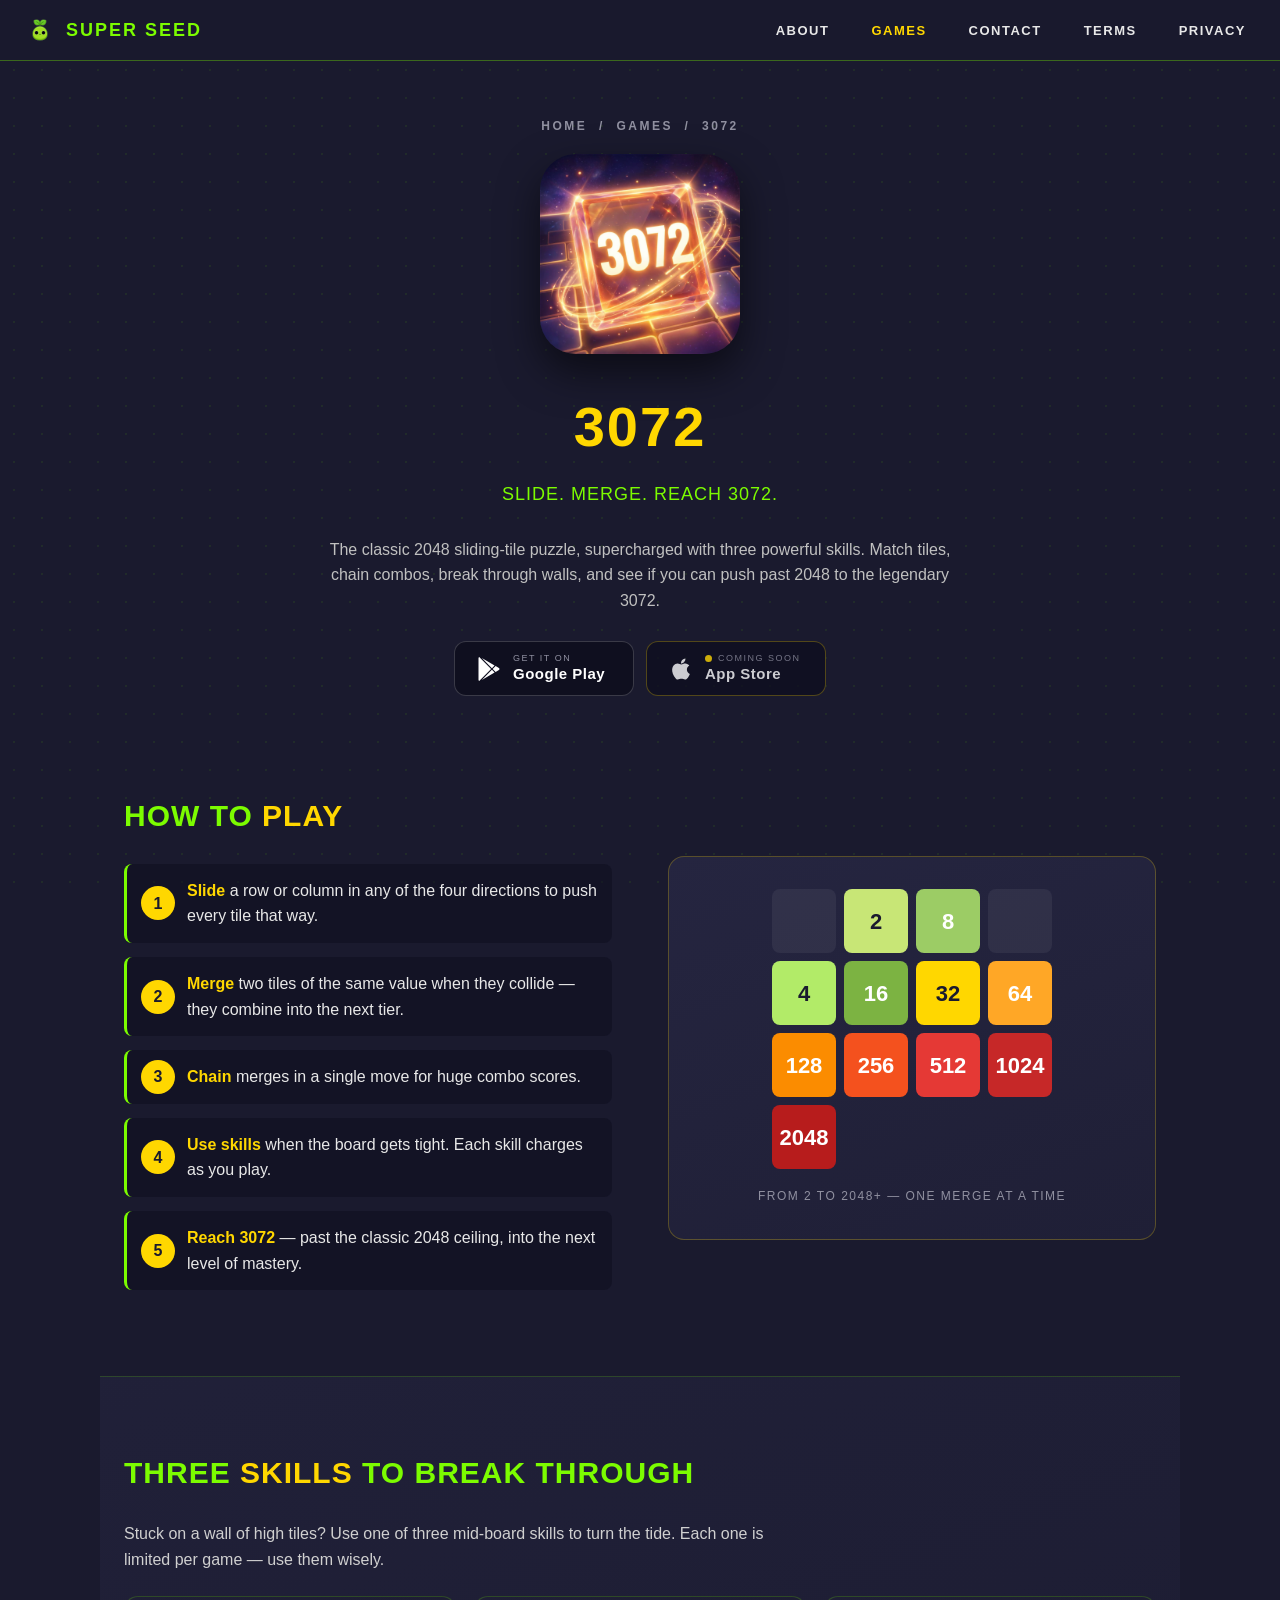
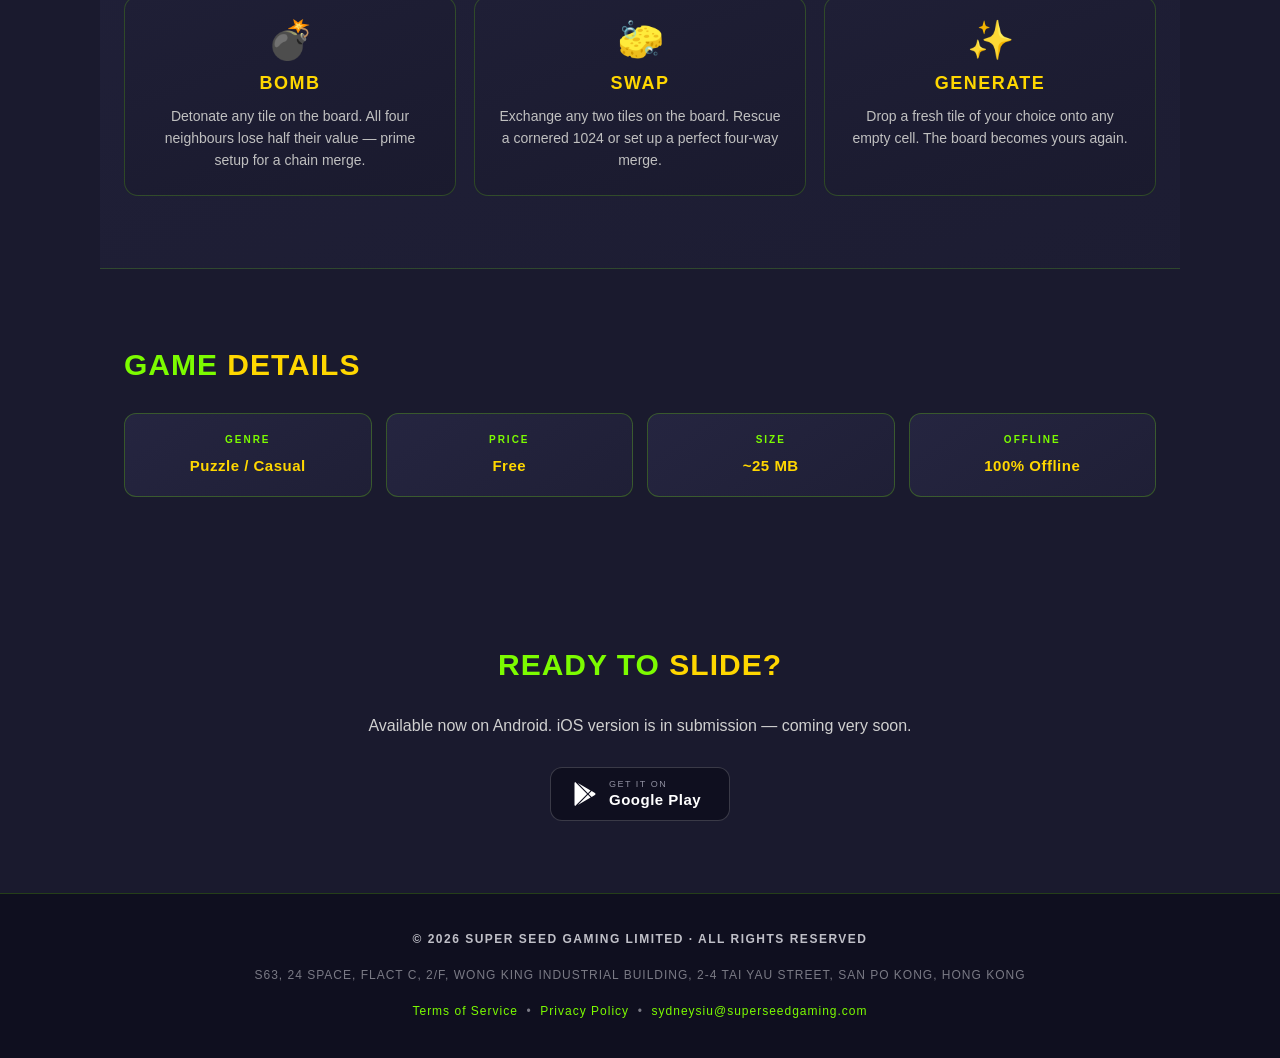
==== 3072.html @ b59db785 "Add files via upload" ====
<!DOCTYPE html>
<html lang="en">
<head>
<meta charset="UTF-8">
<meta name="viewport" content="width=device-width, initial-scale=1.0">
<title>3072 — Super Seed Gaming</title>
<style>
  * { box-sizing: border-box; margin: 0; padding: 0; }
  html { scroll-behavior: smooth; }
  body {
    font-family: -apple-system, BlinkMacSystemFont, "Segoe UI", Roboto,
                 "Helvetica Neue", Arial, sans-serif;
    background: #1a1a2e;
    color: #e8e8e8;
    line-height: 1.6;
    overflow-x: hidden;
  }
  body::before {
    content: '';
    position: fixed;
    top: 0; left: 0;
    width: 100%; height: 100%;
    background-image: radial-gradient(rgba(124, 252, 0, 0.08) 1px, transparent 1px);
    background-size: 28px 28px;
    pointer-events: none;
    z-index: 0;
  }

  /* ----- Nav (shared) ----- */
  nav {
    position: sticky; top: 0;
    background: rgba(26, 26, 46, 0.92);
    border-bottom: 1px solid rgba(124, 252, 0, 0.35);
    padding: 14px 24px;
    display: flex; justify-content: space-between; align-items: center;
    z-index: 100;
    backdrop-filter: blur(10px); -webkit-backdrop-filter: blur(10px);
  }
  nav .brand {
    display: flex; align-items: center; gap: 10px;
    font-weight: 800; font-size: 18px; color: #7CFC00;
    letter-spacing: 2px;
    text-decoration: none;
  }
  nav .brand .nav-logo { height: 32px; width: 32px; object-fit: contain; }
  nav ul { list-style: none; display: flex; gap: 22px; }
  nav ul li a {
    color: #e8e8e8; text-decoration: none;
    font-size: 13px; font-weight: 600; letter-spacing: 1.5px;
    padding: 6px 10px; border-radius: 6px;
    transition: background 0.15s, color 0.15s;
  }
  nav ul li a:hover { background: rgba(255, 215, 0, 0.12); color: #FFD700; }
  nav ul li a.active { color: #FFD700; }

  section {
    max-width: 1080px; margin: 0 auto;
    padding: 72px 24px;
    position: relative; z-index: 1;
  }
  section h2 {
    font-size: 30px; color: #7CFC00;
    margin-bottom: 24px; letter-spacing: 1px; font-weight: 800;
  }
  section h2 .accent { color: #FFD700; }
  section p {
    margin-bottom: 16px; font-size: 16px; color: #d0d0d0;
  }

  /* ----- Hero (game) ----- */
  #game-hero {
    text-align: center;
    padding-top: 56px;
    padding-bottom: 24px;
  }
  #game-hero .crumb {
    font-size: 12px; letter-spacing: 2.5px;
    color: #9090a0; font-weight: 600;
    margin-bottom: 18px;
  }
  #game-hero .crumb a {
    color: #9090a0; text-decoration: none;
  }
  #game-hero .crumb a:hover { color: #FFD700; }
  #game-hero .game-icon {
    width: 200px; height: 200px;
    object-fit: contain; border-radius: 36px;
    box-shadow: 0 18px 40px rgba(0, 0, 0, 0.55);
    margin: 0 auto 28px;
    display: block;
  }
  #game-hero h1 {
    font-size: 56px; letter-spacing: 2px;
    color: #ffffff; margin-bottom: 8px; font-weight: 800;
  }
  #game-hero h1 .highlight { color: #FFD700; }
  #game-hero .tagline {
    font-size: 18px; color: #7CFC00;
    letter-spacing: 1px; margin-bottom: 28px; font-weight: 500;
  }
  #game-hero .lede {
    max-width: 640px; margin: 0 auto 28px; font-size: 16px; color: #c0c0c0;
  }
  .store-buttons { display: flex; gap: 12px; justify-content: center; flex-wrap: wrap; }
  .store-btn {
    display: inline-flex; align-items: center; gap: 10px;
    padding: 12px 20px;
    background: #0f0f1f;
    border: 1px solid rgba(255, 255, 255, 0.18);
    border-radius: 12px;
    color: #ffffff; text-decoration: none;
    font-weight: 700; font-size: 13px; letter-spacing: 1.2px;
    transition: background 0.15s, border-color 0.15s, transform 0.12s;
    cursor: pointer;
    min-width: 180px;
    text-align: left;
  }
  .store-btn:hover {
    background: #252540; border-color: #7CFC00; transform: translateY(-2px);
  }
  .store-btn .icon-svg { width: 28px; height: 28px; flex-shrink: 0; }
  .store-btn .label { display: block; font-size: 9px; color: #9090a0;
    letter-spacing: 1.5px; font-weight: 500; line-height: 1; margin-bottom: 3px; }
  .store-btn .name { display: block; font-size: 15px; font-weight: 700;
    letter-spacing: 0.5px; line-height: 1.1; }
  .store-btn .col { display: flex; flex-direction: column; line-height: 1.1; }
  .store-btn.coming-soon { opacity: 0.78; border-color: rgba(255, 215, 0, 0.35); }
  .store-btn.coming-soon:hover { border-color: #FFD700; }
  .store-btn .pulse-dot {
    display: inline-block;
    width: 7px; height: 7px;
    background: #FFD700;
    border-radius: 50%;
    margin-right: 6px;
    animation: pulse 1.5s ease-in-out infinite;
    vertical-align: middle;
  }
  @keyframes pulse {
    0%, 100% { opacity: 1; transform: scale(1); }
    50%      { opacity: 0.4; transform: scale(1.4); }
  }

  /* ----- Features ----- */
  #features {
    background: linear-gradient(160deg, rgba(37, 37, 64, 0.6) 0%, rgba(31, 31, 54, 0.6) 100%);
    border-top: 1px solid rgba(124, 252, 0, 0.18);
    border-bottom: 1px solid rgba(124, 252, 0, 0.18);
  }
  .feature-grid {
    display: grid; grid-template-columns: 1fr; gap: 18px; margin-top: 24px;
  }
  @media (min-width: 720px) {
    .feature-grid { grid-template-columns: 1fr 1fr 1fr; }
  }
  .feature-card {
    background: linear-gradient(160deg, #1f1f36, #1a1a2e);
    border: 1px solid rgba(124, 252, 0, 0.2);
    border-radius: 14px;
    padding: 24px 22px;
    text-align: center;
  }
  .feature-card .ico {
    font-size: 38px; line-height: 1;
    margin-bottom: 10px;
  }
  .feature-card h3 {
    color: #FFD700; font-size: 18px; letter-spacing: 1.5px;
    font-weight: 800; margin-bottom: 8px;
  }
  .feature-card p { font-size: 14px; color: #c0c0c0; line-height: 1.55; margin: 0; }

  /* ----- How to play ----- */
  #how-to {
    display: grid; grid-template-columns: 1fr; gap: 32px;
    align-items: center;
  }
  @media (min-width: 760px) {
    #how-to { grid-template-columns: 1fr 1fr; gap: 56px; }
  }
  #how-to .steps { list-style: none; counter-reset: stp; }
  #how-to .steps li {
    counter-increment: stp;
    padding: 14px 14px 14px 60px;
    margin-bottom: 14px;
    background: rgba(15, 15, 31, 0.55);
    border-left: 3px solid #7CFC00;
    border-radius: 8px;
    position: relative;
  }
  #how-to .steps li::before {
    content: counter(stp);
    position: absolute; left: 14px; top: 50%;
    transform: translateY(-50%);
    width: 34px; height: 34px;
    background: #FFD700;
    color: #1a1a2e;
    border-radius: 50%;
    display: flex; align-items: center; justify-content: center;
    font-weight: 800; font-size: 16px;
  }
  #how-to .steps li strong { color: #FFD700; }
  #how-to .illust {
    background: linear-gradient(160deg, #252540, #1f1f36);
    border: 1px solid rgba(255, 215, 0, 0.25);
    border-radius: 16px;
    padding: 32px 24px;
    text-align: center;
  }
  #how-to .illust .grid {
    display: grid;
    grid-template-columns: repeat(4, 1fr);
    gap: 8px;
    max-width: 280px;
    margin: 0 auto 18px;
  }
  #how-to .illust .grid .cell {
    aspect-ratio: 1 / 1;
    border-radius: 8px;
    display: flex; align-items: center; justify-content: center;
    font-weight: 800; font-size: 22px;
    color: #1a1a2e;
  }
  #how-to .illust .grid .c2  { background: #c8e676; }
  #how-to .illust .grid .c4  { background: #b2eb68; }
  #how-to .illust .grid .c8  { background: #9ccc65; color: #fff; }
  #how-to .illust .grid .c16 { background: #7CB342; color: #fff; }
  #how-to .illust .grid .c32 { background: #FFD700; }
  #how-to .illust .grid .c64 { background: #FFA726; color: #fff; }
  #how-to .illust .grid .c128 { background: #FB8C00; color: #fff; }
  #how-to .illust .grid .c256 { background: #F4511E; color: #fff; }
  #how-to .illust .grid .c512 { background: #E53935; color: #fff; }
  #how-to .illust .grid .c1024 { background: #C62828; color: #fff; }
  #how-to .illust .grid .c2048 { background: #B71C1C; color: #fff; }
  #how-to .illust .grid .empty { background: rgba(255, 255, 255, 0.06); }
  #how-to .illust .cap {
    font-size: 12px; color: #9090a0; letter-spacing: 1.5px;
  }

  /* ----- Specs ----- */
  #specs .spec-grid {
    display: grid; grid-template-columns: 1fr 1fr; gap: 14px;
    margin-top: 22px;
  }
  @media (min-width: 600px) {
    #specs .spec-grid { grid-template-columns: repeat(4, 1fr); }
  }
  #specs .spec {
    background: linear-gradient(145deg, #252540, #1f1f36);
    border: 1px solid rgba(124, 252, 0, 0.25);
    padding: 18px 14px;
    border-radius: 12px;
    text-align: center;
  }
  #specs .spec .lab {
    font-size: 10px; color: #7CFC00; letter-spacing: 2px;
    font-weight: 700; margin-bottom: 6px;
  }
  #specs .spec .val {
    font-size: 15px; color: #FFD700; font-weight: 700;
    letter-spacing: 0.5px;
  }

  /* ----- Final CTA ----- */
  #final-cta {
    text-align: center;
  }
  #final-cta p { margin-bottom: 28px; }

  /* ----- Modal (same as index) ----- */
  .modal-backdrop {
    position: fixed; inset: 0;
    background: rgba(8, 8, 18, 0.78);
    display: none; align-items: center; justify-content: center;
    z-index: 200;
    backdrop-filter: blur(4px); -webkit-backdrop-filter: blur(4px);
  }
  .modal-backdrop.open { display: flex; }
  .modal {
    background: linear-gradient(160deg, #252540 0%, #1f1f36 100%);
    border: 1px solid rgba(255, 215, 0, 0.4);
    border-radius: 16px; padding: 32px 28px;
    max-width: 420px; width: 90%; text-align: center;
    box-shadow: 0 24px 60px rgba(0, 0, 0, 0.55);
  }
  .modal .modal-icon { font-size: 44px; margin-bottom: 8px; }
  .modal h3 { color: #FFD700; font-size: 22px; margin-bottom: 12px; letter-spacing: 1px; }
  .modal p { color: #d0d0d0; font-size: 14px; line-height: 1.6; margin-bottom: 22px; }
  .modal p strong { color: #7CFC00; }
  .modal .modal-close {
    background: #7CFC00; color: #1a1a2e; border: none;
    padding: 10px 28px; border-radius: 8px;
    font-weight: 700; font-size: 13px; letter-spacing: 1.5px;
    cursor: pointer;
  }

  /* ----- Footer (shared) ----- */
  footer {
    text-align: center; padding: 36px 24px;
    background: #0f0f1f; color: #7a7a85;
    font-size: 12px; letter-spacing: 1px;
    border-top: 1px solid rgba(124, 252, 0, 0.2);
    position: relative; z-index: 1;
  }
  footer .company { color: #c0c0c8; font-weight: 700; letter-spacing: 1.5px; }
  footer a { color: #7CFC00; text-decoration: none; }
  footer a:hover { color: #FFD700; }
  footer .footer-meta { margin-top: 14px; line-height: 1.85; }

  @media (max-width: 640px) {
    #game-hero h1 { font-size: 40px; }
    #game-hero .game-icon { width: 160px; height: 160px; }
    nav ul { gap: 8px; }
    nav ul li a { font-size: 11px; padding: 4px 6px; letter-spacing: 1px; }
    nav .brand { font-size: 14px; letter-spacing: 1px; }
    nav .brand .nav-logo { height: 26px; width: 26px; }
    .store-buttons { flex-direction: column; align-items: center; }
    .store-btn { width: 100%; max-width: 280px; }
  }
</style>
</head>
<body>

<!-- =====================
     Navigation
     ===================== -->
<nav>
  <a href="index.html" class="brand">
    <img src="seed-logo-shield.png" alt="" class="nav-logo">
    SUPER SEED
  </a>
  <ul>
    <li><a href="index.html#about">ABOUT</a></li>
    <li><a href="index.html#games" class="active">GAMES</a></li>
    <li><a href="index.html#contact">CONTACT</a></li>
    <li><a href="terms-of-service.html">TERMS</a></li>
    <li><a href="privacy-policy.html">PRIVACY</a></li>
  </ul>
</nav>

<!-- =====================
     Game Hero
     ===================== -->
<section id="game-hero">
  <div class="crumb">
    <a href="index.html">HOME</a> &nbsp;/&nbsp;
    <a href="index.html#games">GAMES</a> &nbsp;/&nbsp; 3072
  </div>
  <img src="game-3072.png" alt="3072 app icon" class="game-icon">
  <h1><span class="highlight">3072</span></h1>
  <div class="tagline">SLIDE. MERGE. REACH <span class="highlight">3072</span>.</div>
  <p class="lede">
    The classic 2048 sliding-tile puzzle, supercharged with three powerful
    skills. Match tiles, chain combos, break through walls, and see if
    you can push past 2048 to the legendary 3072.
  </p>
  <div class="store-buttons">
    <a href="https://play.google.com/store/apps/details?id=com.sydneysiu.wkiat3072"
       class="store-btn"
       target="_blank" rel="noopener">
      <svg class="icon-svg" viewBox="0 0 24 24" fill="currentColor" xmlns="http://www.w3.org/2000/svg">
        <path d="M3.609 1.814L13.792 12 3.61 22.186a.996.996 0 0 1-.61-.92V2.734a1 1 0 0 1 .609-.92zm10.89 10.893l2.302 2.302-10.937 6.333 8.635-8.635zm3.199-3.198l2.807 1.626a1 1 0 0 1 0 1.73l-2.808 1.626L15.119 12l2.579-2.491zM5.864 2.658L16.802 8.99l-2.303 2.303L5.864 2.658z"/>
      </svg>
      <span class="col">
        <span class="label">GET IT ON</span>
        <span class="name">Google Play</span>
      </span>
    </a>
    <a href="#" class="store-btn coming-soon" data-game="3072" data-store="iOS App Store">
      <svg class="icon-svg" viewBox="0 0 24 24" fill="currentColor" xmlns="http://www.w3.org/2000/svg">
        <path d="M17.05 20.28c-.98.95-2.05.8-3.08.35-1.09-.46-2.09-.48-3.24 0-1.44.62-2.2.44-3.06-.35C2.79 15.25 3.51 7.59 9.05 7.31c1.35.07 2.29.74 3.08.8 1.18-.24 2.31-.93 3.57-.84 1.51.12 2.65.72 3.4 1.8-3.12 1.87-2.38 5.98.48 7.13-.57 1.5-1.31 2.99-2.54 4.09l.01-.01zM12.03 7.25c-.15-2.23 1.66-4.07 3.74-4.25.29 2.58-2.34 4.5-3.74 4.25z"/>
      </svg>
      <span class="col">
        <span class="label"><span class="pulse-dot"></span>COMING SOON</span>
        <span class="name">App Store</span>
      </span>
    </a>
  </div>
</section>

<!-- =====================
     How to play
     ===================== -->
<section id="how-to">
  <div>
    <h2>HOW TO <span class="accent">PLAY</span></h2>
    <ol class="steps">
      <li><strong>Slide</strong> a row or column in any of the four directions to push every tile that way.</li>
      <li><strong>Merge</strong> two tiles of the same value when they collide &mdash; they combine into the next tier.</li>
      <li><strong>Chain</strong> merges in a single move for huge combo scores.</li>
      <li><strong>Use skills</strong> when the board gets tight. Each skill charges as you play.</li>
      <li><strong>Reach 3072</strong> &mdash; past the classic 2048 ceiling, into the next level of mastery.</li>
    </ol>
  </div>
  <div class="illust">
    <div class="grid" aria-hidden="true">
      <div class="cell empty"></div>
      <div class="cell c2">2</div>
      <div class="cell c8">8</div>
      <div class="cell empty"></div>
      <div class="cell c4">4</div>
      <div class="cell c16">16</div>
      <div class="cell c32">32</div>
      <div class="cell c64">64</div>
      <div class="cell c128">128</div>
      <div class="cell c256">256</div>
      <div class="cell c512">512</div>
      <div class="cell c1024">1024</div>
      <div class="cell c2048">2048</div>
    </div>
    <div class="cap">FROM 2 TO 2048+ &mdash; ONE MERGE AT A TIME</div>
  </div>
</section>

<!-- =====================
     Features
     ===================== -->
<section id="features">
  <h2>THREE <span class="accent">SKILLS</span> TO BREAK THROUGH</h2>
  <p style="max-width: 660px; margin-bottom: 0;">
    Stuck on a wall of high tiles? Use one of three mid-board skills
    to turn the tide. Each one is limited per game &mdash; use them wisely.
  </p>
  <div class="feature-grid">
    <div class="feature-card">
      <div class="ico">&#x1F4A3;</div>
      <h3>BOMB</h3>
      <p>Detonate any tile on the board. All four neighbours lose half their value &mdash; prime setup for a chain merge.</p>
    </div>
    <div class="feature-card">
      <div class="ico">&#x1F9FD;</div>
      <h3>SWAP</h3>
      <p>Exchange any two tiles on the board. Rescue a cornered 1024 or set up a perfect four-way merge.</p>
    </div>
    <div class="feature-card">
      <div class="ico">&#x2728;</div>
      <h3>GENERATE</h3>
      <p>Drop a fresh tile of your choice onto any empty cell. The board becomes yours again.</p>
    </div>
  </div>
</section>

<!-- =====================
     Specs
     ===================== -->
<section id="specs">
  <h2>GAME <span class="accent">DETAILS</span></h2>
  <div class="spec-grid">
    <div class="spec">
      <div class="lab">GENRE</div>
      <div class="val">Puzzle / Casual</div>
    </div>
    <div class="spec">
      <div class="lab">PRICE</div>
      <div class="val">Free</div>
    </div>
    <div class="spec">
      <div class="lab">SIZE</div>
      <div class="val">~25 MB</div>
    </div>
    <div class="spec">
      <div class="lab">OFFLINE</div>
      <div class="val">100% Offline</div>
    </div>
  </div>
</section>

<!-- =====================
     Final CTA
     ===================== -->
<section id="final-cta">
  <h2>READY TO <span class="accent">SLIDE?</span></h2>
  <p>Available now on Android. iOS version is in submission &mdash; coming very soon.</p>
  <div class="store-buttons">
    <a href="https://play.google.com/store/apps/details?id=com.sydneysiu.wkiat3072"
       class="store-btn"
       target="_blank" rel="noopener">
      <svg class="icon-svg" viewBox="0 0 24 24" fill="currentColor" xmlns="http://www.w3.org/2000/svg">
        <path d="M3.609 1.814L13.792 12 3.61 22.186a.996.996 0 0 1-.61-.92V2.734a1 1 0 0 1 .609-.92zm10.89 10.893l2.302 2.302-10.937 6.333 8.635-8.635zm3.199-3.198l2.807 1.626a1 1 0 0 1 0 1.73l-2.808 1.626L15.119 12l2.579-2.491zM5.864 2.658L16.802 8.99l-2.303 2.303L5.864 2.658z"/>
      </svg>
      <span class="col">
        <span class="label">GET IT ON</span>
        <span class="name">Google Play</span>
      </span>
    </a>
  </div>
</section>

<!-- =====================
     Coming-soon modal
     ===================== -->
<div id="comingSoonModal" class="modal-backdrop" role="dialog" aria-modal="true">
  <div class="modal">
    <div class="modal-icon">&#x1F680;</div>
    <h3>COMING SOON</h3>
    <p>
      <span id="modal-game">This game</span> is not yet available on
      <span id="modal-store">this store</span>.
      We're submitting it to the store very soon. Stay tuned!
    </p>
    <button class="modal-close" type="button" onclick="closeModal()">GOT IT</button>
  </div>
</div>

<script>
  function openComingSoon(game, store) {
    document.getElementById('modal-game').textContent  = game;
    document.getElementById('modal-store').textContent = store;
    document.getElementById('comingSoonModal').classList.add('open');
  }
  function closeModal() {
    document.getElementById('comingSoonModal').classList.remove('open');
  }
  document.querySelectorAll('.store-btn.coming-soon').forEach(function (btn) {
    btn.addEventListener('click', function (e) {
      e.preventDefault();
      var game  = btn.getAttribute('data-game')  || 'This game';
      var store = btn.getAttribute('data-store') || 'this store';
      openComingSoon(game, store);
    });
  });
  document.getElementById('comingSoonModal').addEventListener('click', function (e) {
    if (e.target === this) closeModal();
  });
  document.addEventListener('keydown', function (e) {
    if (e.key === 'Escape') closeModal();
  });
</script>

<!-- =====================
     Footer
     ===================== -->
<footer>
  <p class="company">&copy; 2026 SUPER SEED GAMING LIMITED &middot; ALL RIGHTS RESERVED</p>
  <p class="footer-meta">
    S63, 24 SPACE, FLACT C, 2/F, WONG KING INDUSTRIAL BUILDING, 2-4 TAI YAU STREET, SAN PO KONG, HONG KONG
  </p>
  <p class="footer-meta">
    <a href="terms-of-service.html">Terms of Service</a>
    &nbsp;&bull;&nbsp;
    <a href="privacy-policy.html">Privacy Policy</a>
    &nbsp;&bull;&nbsp;
    <a href="mailto:sydneysiu@superseedgaming.com">sydneysiu@superseedgaming.com</a>
  </p>
</footer>

</body>
</html>
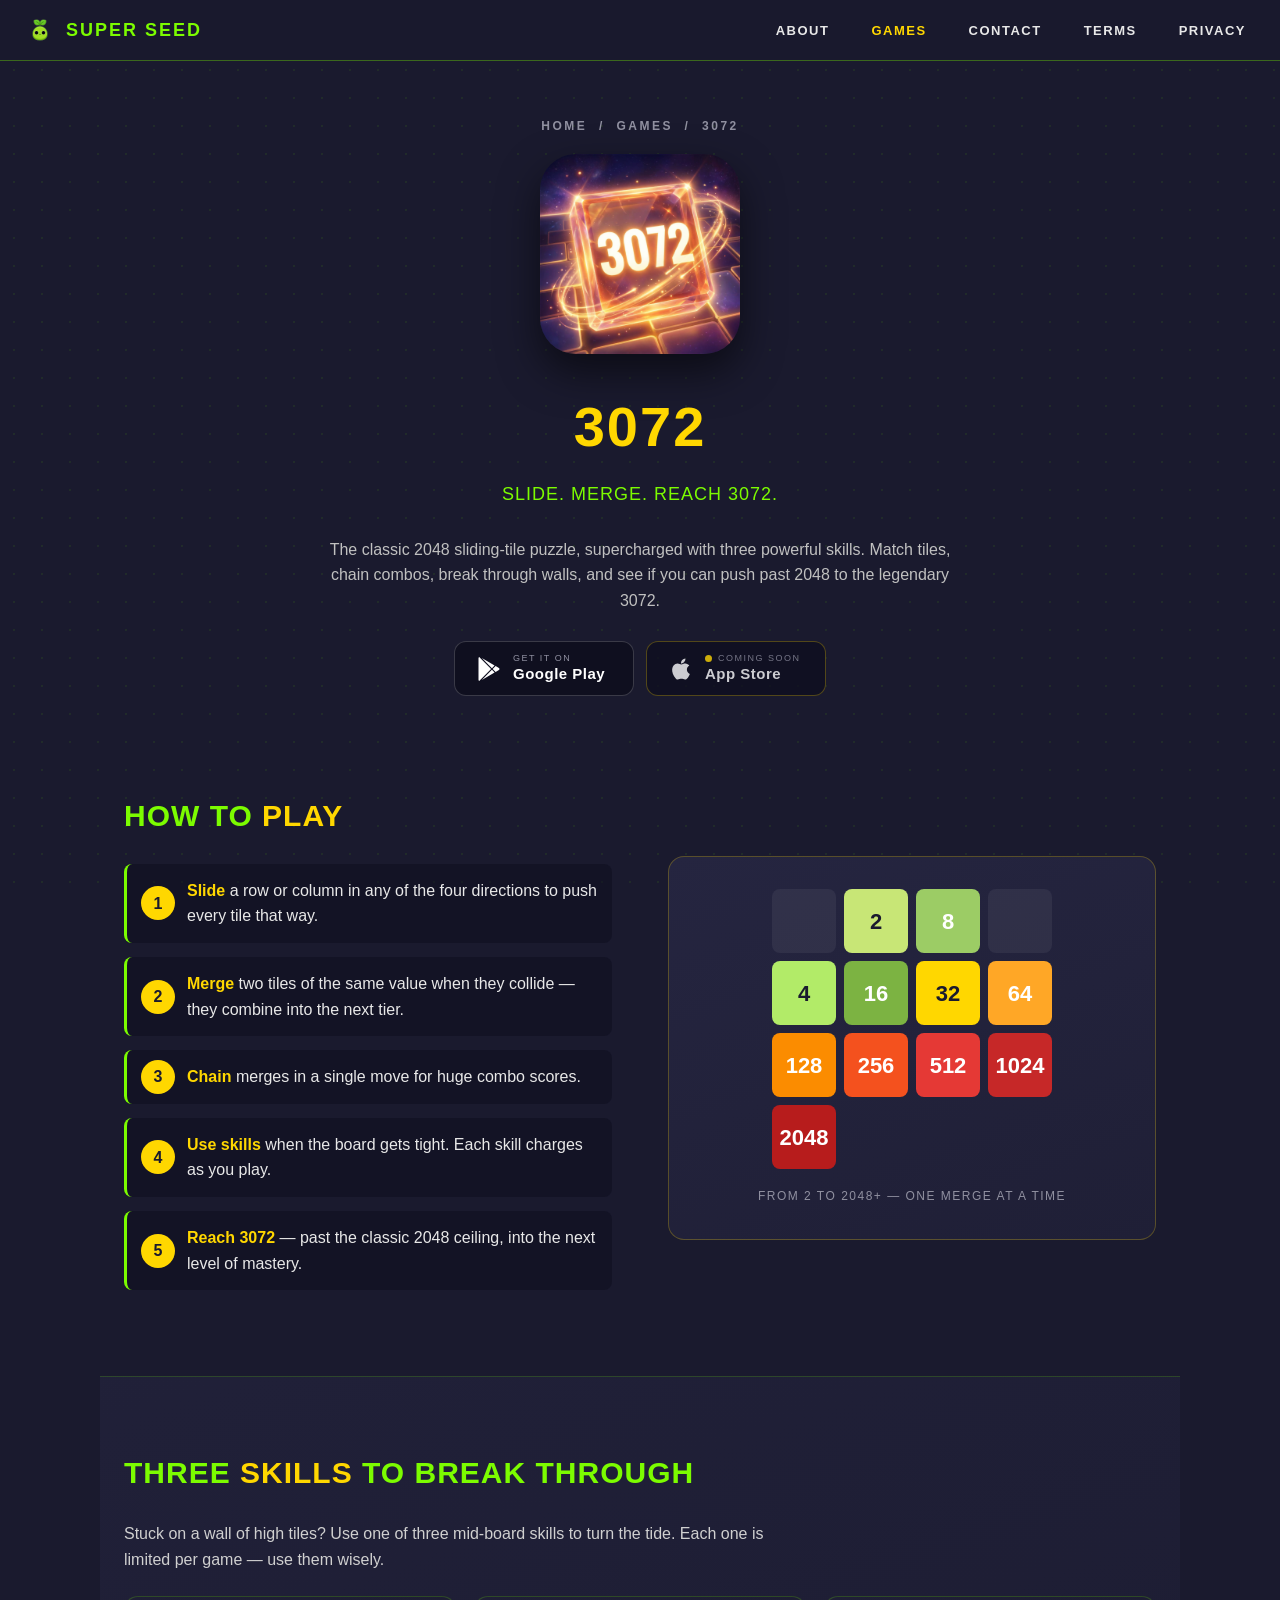
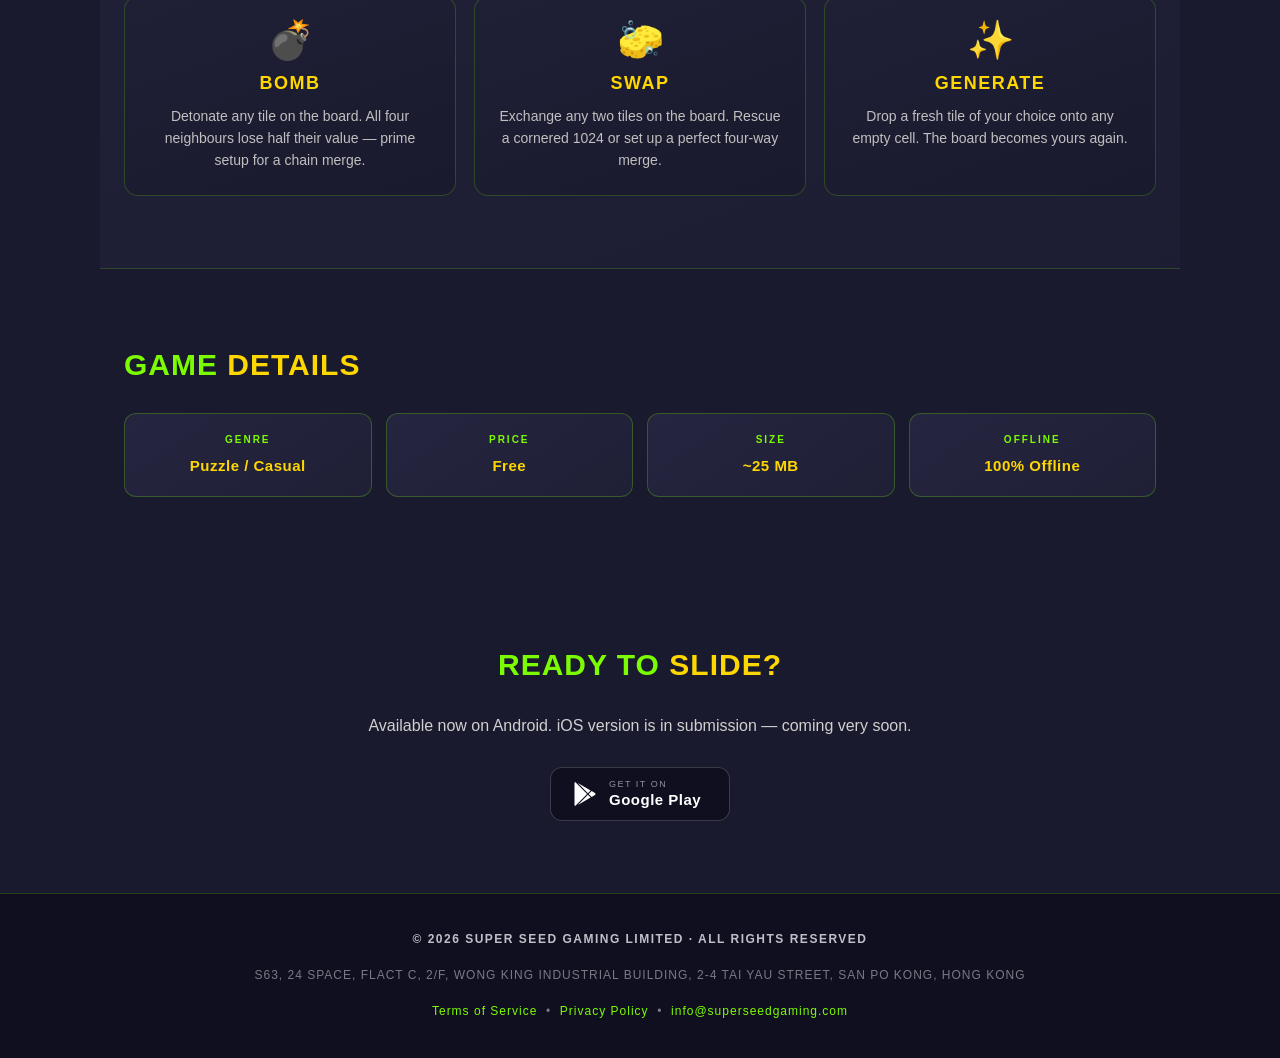
==== commit 5513f184: "Update 3072.html" ====
--- a/3072.html
+++ b/3072.html
@@ -539,9 +539,9 @@
     &nbsp;&bull;&nbsp;
     <a href="privacy-policy.html">Privacy Policy</a>
     &nbsp;&bull;&nbsp;
-    <a href="mailto:sydneysiu@superseedgaming.com">sydneysiu@superseedgaming.com</a>
+    <a href="mailto:sydneysiu@superseedgaming.com">info@superseedgaming.com</a>
   </p>
 </footer>
 
 </body>
-</html>+</html>
